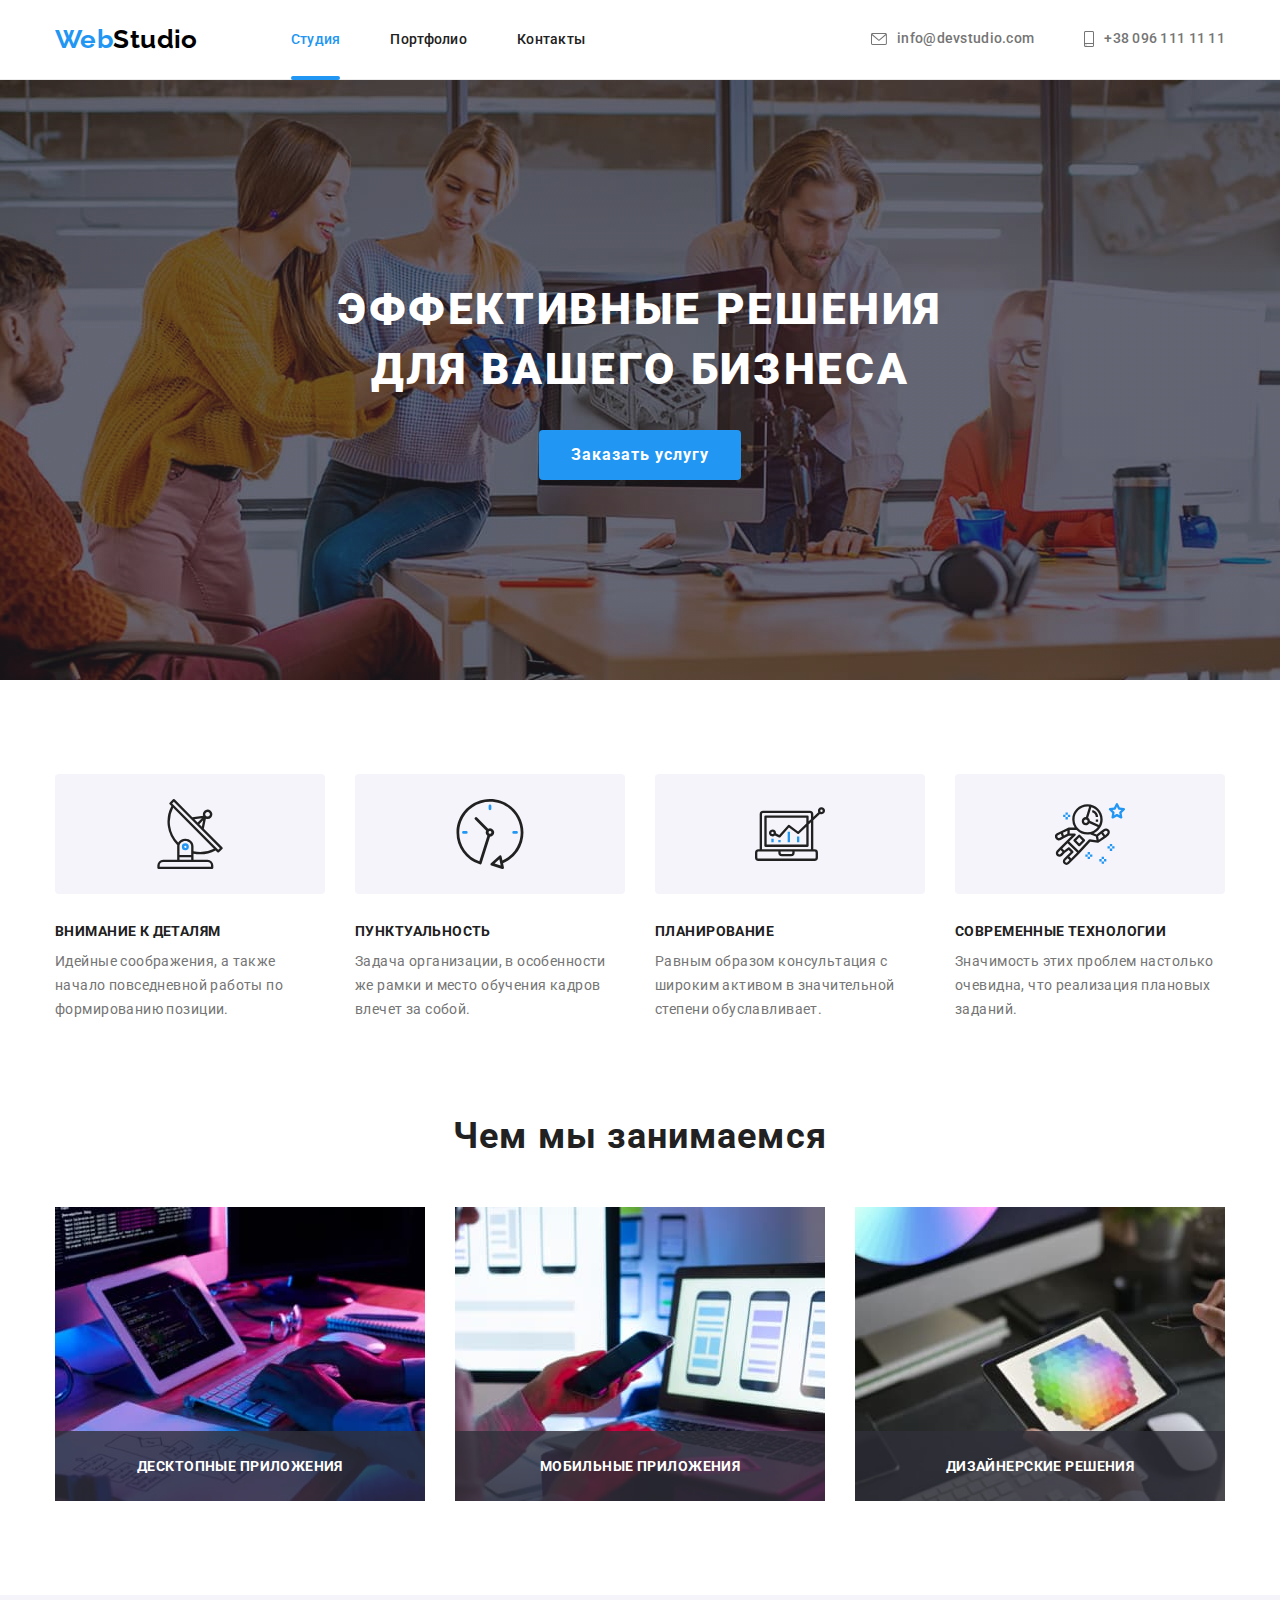
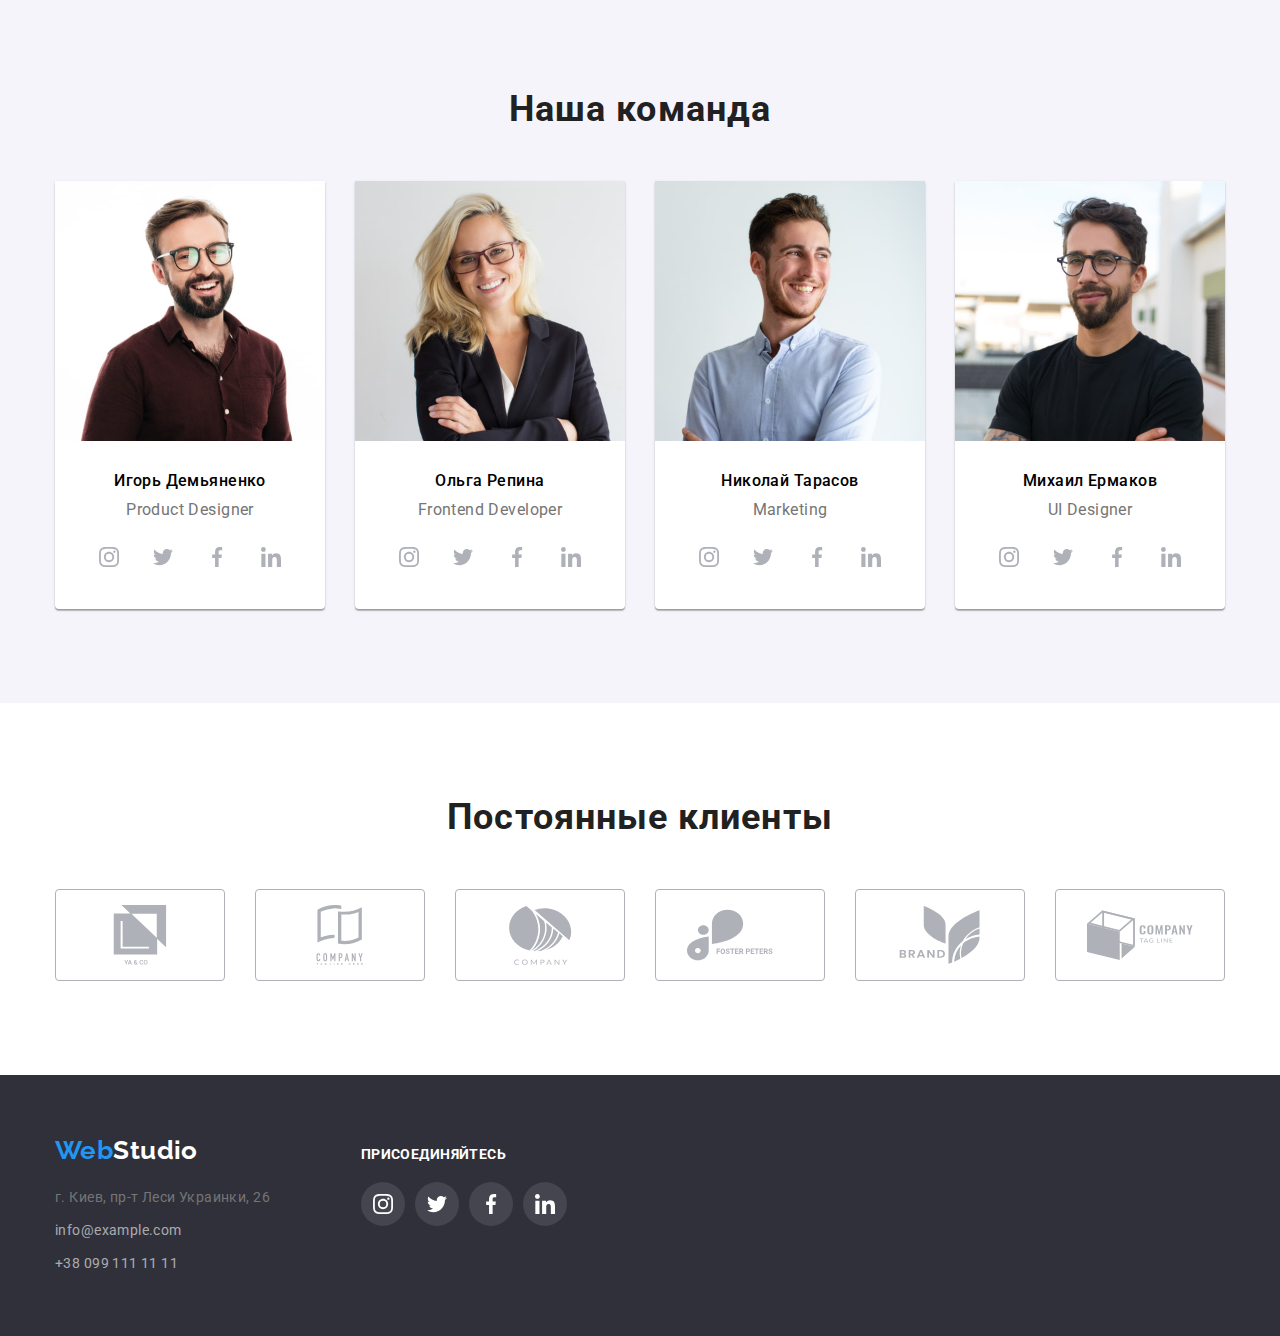
==== index.html @ ae06a75d "Добавляет файлы" ====
<!DOCTYPE html>
<html lang="ru">
<head>
    <meta charset="UTF-8">
    <meta http-equiv="X-UA-Compatible" content="IE=edge">
    <meta name="viewport" content="width=device-width, initial-scale=1.0">
    <title>WebStudio</title>
<link rel="preconnect" href="https://fonts.googleapis.com">
<link rel="preconnect" href="https://fonts.gstatic.com" crossorigin>
<link href="https://fonts.googleapis.com/css2?family=Raleway:wght@700&family=Roboto:wght@400;500;700;900&display=swap"
    rel="stylesheet">
<link rel="stylesheet" href="https://cdn.jsdelivr.net/npm/modern-normalize@1.1.0/modern-normalize.min.css">
<link rel="stylesheet" href="./css/styles.css"/>
</head>

<body>
    <!--========HEADER==============-->
   <header class="page-header">
        <div class="container header-container">
        <nav class="nav">
            <a href="./index.html" class="logo link"> <span class="logo-accent">Web</span>Studio</a>
            <ul class="list nav-list" >
                <li class="nav-list-items"> <a href="./index.html" class="site-nav link current">Студия</a> </li>
                <li class="nav-list-items"> <a href="./portfolio.html" class="site-nav link">Портфолио</a> </li>
                <li class="nav-list-items"> <a href="" class="site-nav link">Контакты</a></li>           
            </ul>
        </nav>
            <ul class="list contacts-list">
                <li class="contacts-list-items">
                    <a href="mailto:info@devstudio.com" class="contacts link"><svg class="contacts-icon" width="16" height="12">
                        <use href="./images/icons.svg#icon-envelope"></use>
                    </svg>info@devstudio.com</a></li>
                <li class="contacts-list-items">
                    <a href="tel:+380961111111" class="contacts link"><svg class="contacts-icon" width="10" height="16">
                        <use href="./images/icons.svg#icon-smartphone"></use>
                    </svg>+38 096 111 11 11</a></li>
            </ul>
        </div>
   </header> 
   
<!--=========HERO=============-->
 <main>  
    <section class="hero">
        <div class="container">
        <h1 class="hero-title">Эффективные решения для вашего бизнеса</h1>
        <button type="button" class="button-hero" data-modal-open>Заказать услугу</button>
        </div>
    </section>


    <div class="backdrop is-hidden"data-modal>
        <div class="modal">
            <button  type="button" class="button-close-modal" data-modal-close>
                <svg class="close-icon" widtn="11" height="11">
                    <use href="./images/close.svg#icon-close"></use>
                </svg>
            </button>
        </div>
    </div>
    
<!--==========OUR FEATURES===========-->
<section class="section">
    <div class="container">
    <h2 class="visually-hidden">Наши приимущества</h2> 
    <ul class="list feature">
        <li class="feature-item">
            <div class="feature-icon"><svg width="70" height="70"><use href="./images/icons.svg#icon-antenna"></use></svg></div>
            <h3 class="feature-list">Внимание к деталям</h3>
            <p class="description-feature">Идейные соображения, а также начало повседневной работы по формированию позиции.</p>
        </li>
        <li class="feature-item">
            <div class="feature-icon"><svg width="70" height="70"><use href="./images/icons.svg#icon-clock"></use></svg></div>
            <h3 class="feature-list">Пунктуальность</h3>
            <p class="description-feature">Задача организации, в особенности же рамки и место обучения кадров влечет за собой.</p>
        </li>
        <li class="feature-item">
            <div class="feature-icon"><svg width="70" height="70"><use href="./images/icons.svg#icon-diagram"></use></svg></div>
            <h3 class="feature-list">Планирование</h3>
            <p class="description-feature">Равным образом консультация с широким активом в значительной степени обуславливает.</p>
        </li>
        <li class="feature-item">
            <div class="feature-icon"><svg width="70" height="70"><use href="./images/icons.svg#icon-astronaut"></use></svg></div>
            <h3 class="feature-list">Современные технологии</h3> 
            <p class="description-feature">Значимость этих проблем настолько очевидна, что реализация плановых заданий.</p>
        </li>       
    </ul>
    </div>
</section>
<!--==========/OUR FEATURES===========-->

<!--=====ЧЕМ МЫ ЗАНИМАЕМСЯ====-->
<section class="section-specialization">
    <div class="container">
    <h2 class="section-title">Чем мы занимаемся</h2>
    <ul class="list our-specialization">
        <li class="item-specialization"> <img src="./images/work-processes/site-layout.jpg" alt="Создание макета сайта" width="370" height="294"> 
            <p class="specialization-description">Десктопные приложения</p></li>
        <li class="item-specialization"> <img src="./images/work-processes/mobile-version.jpg" alt="Разработка мобильной версии" width="370" height="294">
            <p class="specialization-description">Мобильные приложения</p></li>
        <li class="item-specialization"> <img src="./images/work-processes/bright-styling.jpg" alt="Добавление яркой стилизации" width="370" height="294">
            <p class="specialization-description">Дизайнерские решения</p></li>
    </ul>
    </div>
</section>

<section class="section-team">
    <div class="container">
        <h2 class="section-title">Наша команда</h2>
    <ul class="list employees-list">
        <li class="employees-list-item"> <img src="./images/employees/игорь-демьяненко.jpg" alt="сотрудник 1" width="270" height="260">
            <div class="name-specialty-employees"><h3 class="employees">Игорь Демьяненко</h3> <p lang ="en" class="employee-specialty">Product Designer</p>
            <ul class="social-list list">
            <li class="social-list-items"><a href="" class="social-icons link">
                <svg class="social-icons-item" width="20" height="20">
                    <use href="./images/icons.svg#icon-instagram"></use>
                </svg></a></li>
            <li class="social-list-items"><a href="" class="social-icons link">
                    <svg class="social-icons-item" width="20" height="20">
                        <use href="./images/icons.svg#icon-twitter"></use>
                    </svg></a></li>
            <li class="social-list-items"><a href="" class="social-icons link">
                    <svg class="social-icons-item" width="20" height="20">
                        <use href="./images/icons.svg#icon-facebook"></use>
                    </svg></a></li>
            <li class="social-list-items"><a href="" class="social-icons link">
                    <svg class="social-icons-item" width="20" height="20">
                        <use href="./images/icons.svg#icon-linkedin"></use>
                    </svg></a></li>
            </ul>
            </div>
            </li>
        <li class="employees-list-item"> <img src="./images/employees/ольга-репина.jpg" alt="сотрудник 2" width="270" height="260">
            <div class="name-specialty-employees"><h3 class="employees">Ольга Репина</h3> <p lang ="en" class="employee-specialty">Frontend Developer</p>
            <ul class="social-list list">
                <li class="social-list-items"><a href="" class="social-icons link">
                        <svg class="social-icons-item" width="20" height="20">
                            <use href="./images/icons.svg#icon-instagram"></use>
                        </svg></a></li>
                <li class="social-list-items"><a href="" class="social-icons link">
                        <svg class="social-icons-item" width="20" height="20">
                            <use href="./images/icons.svg#icon-twitter"></use>
                        </svg></a></li>
                <li class="social-list-items"><a href="" class="social-icons link">
                        <svg class="social-icons-item" width="20" height="20">
                            <use href="./images/icons.svg#icon-facebook"></use>
                        </svg></a></li>
                <li class="social-list-items"><a href="" class="social-icons link">
                        <svg class="social-icons-item" width="20" height="20">
                            <use href="./images/icons.svg#icon-linkedin"></use>
                        </svg></a></li>
            </ul></div></li> 
        <li class="employees-list-item"> <img src="./images/employees/николай-тарасов.jpg" alt="сотрудник 3" width="270" height="260">
            <div class="name-specialty-employees"><h3 class="employees">Николай Тарасов </h3> <p lang ="en" class="employee-specialty">Marketing</p>
            <ul class="social-list list">
                <li class="social-list-items"><a href="" class="social-icons link">
                        <svg class="social-icons-item" width="20" height="20">
                            <use href="./images/icons.svg#icon-instagram"></use>
                        </svg></a></li>
                <li class="social-list-items"><a href="" class="social-icons link">
                        <svg class="social-icons-item" width="20" height="20">
                            <use href="./images/icons.svg#icon-twitter"></use>
                        </svg></a></li>
                <li class="social-list-items"><a href="" class="social-icons link">
                        <svg class="social-icons-item" width="20" height="20">
                            <use href="./images/icons.svg#icon-facebook"></use>
                        </svg></a></li>
                <li class="social-list-items"><a href="" class="social-icons link">
                        <svg class="social-icons-item" width="20" height="20">
                            <use href="./images/icons.svg#icon-linkedin"></use>
                        </svg></a></li>
            </ul></div></li>
        <li class="employees-list-item"> <img src="./images/employees/михаил-ермаков.jpg" alt="сотрудник 4" width="270" height="260">
            <div class="name-specialty-employees"><h3 class="employees">Михаил Ермаков </h3><p lang ="en" class="employee-specialty">UI Designer</p>
            <ul class="social-list list">
                <li class="social-list-items"><a href="" class="social-icons link">
                        <svg class="social-icons-item" width="20" height="20">
                            <use href="./images/icons.svg#icon-instagram"></use>
                        </svg></a></li>
                <li class="social-list-items"><a href="" class="social-icons link">
                        <svg class="social-icons-item" width="20" height="20">
                            <use href="./images/icons.svg#icon-twitter"></use>
                        </svg></a></li>
                <li class="social-list-items"><a href="" class="social-icons link">
                        <svg class="social-icons-item" width="20" height="20">
                            <use href="./images/icons.svg#icon-facebook"></use>
                        </svg></a></li>
                <li class="social-list-items"><a href="" class="social-icons link">
                        <svg class="social-icons-item" width="20" height="20">
                            <use href="./images/icons.svg#icon-linkedin"></use>
                        </svg></a></li>
            </ul></div></li>
    </ul>
    </div>
</section>

<section class="section-clients">
    <div class="container">
        <h2 class="section-title">Постоянные клиенты</h2>
            <ul class="list our-clients">
                <li class="our-clients-items">
                    <a href="" class="our-clients-link"><svg class="our-clients-icon" width="106" height="60">
                        <use href="./images/icons.svg#icon-client-1"></use>
                        </svg></a>
                </li>
                <li class="our-clients-items">
                    <a href="" class="our-clients-link"><svg class="our-clients-icon" width="106" height="60">
                            <use href="./images/icons.svg#icon-client-2"></use>
                        </svg></a>
                </li>
                <li class="our-clients-items">
                    <a href="" class="our-clients-link"><svg class="our-clients-icon" width="106" height="60">
                            <use href="./images/icons.svg#icon-client-3"></use>
                        </svg></a>
                </li>
                <li class="our-clients-items">
                    <a href="" class="our-clients-link"><svg class="our-clients-icon" width="106" height="60">
                            <use href="./images/icons.svg#icon-client-4"></use>
                        </svg></a>
                </li>
                <li class="our-clients-items">
                    <a href="" class="our-clients-link"><svg class="our-clients-icon" width="106" height="60">
                            <use href="./images/icons.svg#icon-client-5"></use>
                        </svg></a>
                </li>
                <li class="our-clients-items">
                    <a href="" class="our-clients-link"><svg class="our-clients-icon" width="106" height="60">
                            <use href="./images/icons.svg#icon-client-6"></use>
                        </svg></a>
                </li>
            </ul>
</div>
</section>
</main>

<footer class="footer">
    <div class="container footer-elements">
        <div>
    <a href="./index.html" class="logo link"><span class="logo-accent">Web</span><span class="logo-accent-footer">Studio</span></a>
    <address class="address"> 
        <ul class="list address-list">
            <li class="address-list-item"><a href="https://goo.gl/maps/NfwYeJhYgLd7gM2R6" target="_blank" rel="noopener noreferrer" class="location link">г. Киев, пр-т Леси Украинки, 26</a> </li>
            <li class="address-list-item"><a href="mailto:info@example.com" class="contacts-footer link">info@example.com</a></li>
            <li class="address-list-item"><a href="tel:+380991111111" class="contacts-footer link">+38 099 111 11 11</a></li>
        </ul>
    </address>
        </div>
    <div class="our-social-links">
        <p class="join">Присоединяйтесь</p>
        <ul class="social-list-footer list">
            <li class="social-list-items"><a href="" class="social-icons-footer link">
                    <svg class="" width="20" height="20">
                        <use href="./images/icons.svg#icon-instagram"></use>
                    </svg></a></li>
            <li class="social-list-items"><a href="" class="social-icons-footer link">
                    <svg width="20" height="20">
                        <use href="./images/icons.svg#icon-twitter"></use>
                    </svg></a></li>
            <li class="social-list-items"><a href="" class="social-icons-footer link">
                    <svg width="20" height="20">
                        <use href="./images/icons.svg#icon-facebook"></use>
                    </svg></a></li>
            <li class="social-list-items"><a href="" class="social-icons-footer link">
                    <svg width="20" height="20">
                        <use href="./images/icons.svg#icon-linkedin"></use>
                    </svg></a></li>
        </ul>
    </div>
    </div>
    


</footer>



<script src="./js/modal.js"></script>
</body>
</html>
---- css/styles.css ----
/* 
белый цевет текста #FFFFFF
черный цвет #000000
цвет заголовков #212121;
вторичный цвет текста #757575;
основной цвет фона #E5E5E5;
цвет фона нашей команды и фон кнопок в портфолио #F5F4FA;
цвет фона героя #C4C4C4;
и подвала #2F303A;
цвет акцента #2196F3
цвет фона кнопки героя при hover #188CE8;
цвет иконок социальных сетей #AFB1B8
*/
:root {
    --primary-text-color:#757575;
    --primary-white-color:#FFFFFF;
    --primary-black-color:#000000;
    --title-text-color:#212121;
    --accent-color:#2196F3;
    --background-color:#FFFFFF ;
    --background-hero-color:#C4C4C4;
    --background-footer-color:#2F303A;
    --background-hero-button-hover-color:#188CE8;
    --background-team-secondary-button-color: #F5F4FA;
    --icons-color:#AFB1B8;
    --primary-font: "Roboto", sans-serif;
}

body {
    background-color: var(--background-color);
    color:var(--primary-text-color);
    font-family: var(--primary-font);
    font-size:14px;
    letter-spacing:0.03em;
}

h1,
h2,
h3,
h4,
p {
    margin-top: 0;
    margin-bottom: 0;
}

img {
    display: block;
    max-width: 100%;
    height: auto;
}
address{
    font-style:normal;
}
button{
    display: block;
    margin: 0 auto;
    padding: 10px 32px;
    cursor: pointer;
    border: none;
    border-radius:4px ;
}

.section{
    padding-top: 94px;
    padding-bottom: 94px;
}
.container {
    width: 1200px;
    margin-left: auto;
    margin-right: auto;
    padding-left: 15px;
    padding-right: 15px;
}
.link {
    text-decoration: none;
}

.list {
    list-style: none;
    padding-left:0 ;
    margin: 0;
    margin-top: 0;
    margin-bottom: 0;
    padding-left: 0;
}

   
                        /*========HEADER===========*/
.page-header{
    padding-top: 24px;
    padding-bottom: 24px;
    border-bottom: 1px solid #ECECEC;
 }
.header-container {
    display: flex;
    align-items: center;
    
}
.nav{
    display: flex;
}
.nav-list {
    display: flex;
    align-items: center;
}
.nav-list-items:not(:last-child) {
    margin-right: 50px;
}
.contacts-list{
    display: flex;
    align-items: center;
    margin-left: auto;
}

.contacts-list-items:not(:last-child) {
    margin-right: 50px;
}

        /*====LOGO====*/
.logo {
    margin-right: 93px;
    font-family: 'Raleway', sans-serif;
    font-weight: 700;
    font-size: 26px;
    line-height: 1.19;
    color: var(--primary-black-color);
    
}
.logo-accent{
    color: var(--accent-color) ;
}
        /*====/LOGO====*/
        
        /*====site-nav==== */
.site-nav {
    position: relative;
    color: var(--title-text-color);
    font-weight: 500;
    font-size: 14px;
    line-height: 1.14;
    letter-spacing: 0.02em;
    transition-property: color;
    transition-duration: 250ms;
    transition-timing-function: cubic-bezier(0.4, 0, 0.2, 1);
}
.site-nav:hover,
.site-nav:focus{
   color:var(--accent-color)
   
}
.page-header .current {
        color: var(--accent-color);
    }
.current::after{
position: absolute;
transform: translatey(28px);
content: "";
display: flex;
width: 100%;
height: 4px;
background-color: var(--accent-color);
border-radius: 2px;

}

        /*====/site-nav==== */

        /*====contacts====*/
.contacts{
    display: flex;
    align-items: center;
    margin-left: auto;
    font-weight: 500;
    font-size: 14px;
    line-height: 1.14;
    letter-spacing: 0.02em;
    color: var(--primary-text-color);
    transition-property: color;
    transition-duration: 250ms;
    transition-timing-function: cubic-bezier(0.4, 0, 0.2, 1);
}
.contacts:hover,
.contacts:focus{
     color: var(--accent-color);
     fill: var(--accent-color);
}
.contacts-icon{
    margin-right: 10px;
    fill: currentColor;
    
}


        /*====/contacts====*/
                                /*========/HEADER===========*/

                                    /*====HERO====*/
.hero{
    background-image: linear-gradient(rgba(47, 48, 58, 0.4), rgba(47, 48, 58, 0.4)), url("../images/hero/hero.jpg");
    background-color: var(--background-hero-color);
    background-repeat: no-repeat;
    text-align: center;
    padding-top: 200px;
    padding-bottom: 200px;  
    margin-left: auto;
    margin-right: auto;
    max-width: 1600px;
    height: 600px;
    background-position: center;
    background-size: cover;
}


.hero-title{
        font-weight: 900;
        font-size: 44px;
        line-height: 1.36;
        letter-spacing: 0.06em;
        text-transform: uppercase;
        color: var(--primary-white-color);
        width: 696px;
        margin-left: auto;
        margin-right: auto;
        margin-bottom: 30px;
    }
.button-hero {
    font-weight: 700;
    font-size: 16px;
    line-height: 1.88;
    letter-spacing: 0.06em;
    background: var(--accent-color);
    color: var(--primary-white-color);
    text-align: center;    
}
.button-hero:hover,
.button-hero:focus
{
background-color: var(--background-hero-button-hover-color);
}
.backdrop{
    position: fixed;
    top: 0;
    left: 0;
    width:100%;
    height:100%;
    z-index: 1;
    background-color: rgba(0, 0, 0, 0.2);
    transition: opacity 250ms cubic-bezier(0.4, 0, 0.2, 1), visibility 250ms cubic-bezier(0.4, 0, 0.2, 1);
}

.backdrop.is-hidden{
    position: fixed;
    visibility: hidden;
    opacity: 0;
    pointer-events: none;
}
.modal{
    position: absolute;
    top: 50%;
    left: 50%;
    transform: translate(-50%, -50%);
    min-width: 528px; 
    min-height: 581px;
    background-color: var(--primary-white-color);
    box-shadow: 0px 1px 3px rgba(0, 0, 0, 0.12), 0px 1px 1px rgba(0, 0, 0, 0.14), 0px 2px 1px rgba(0, 0, 0, 0.2);
    border-radius: 4px;
   
  
}

.button-close-modal {
    display: flex;
    justify-content: center;
    align-items: center;
    padding: 0;
    position: absolute;
    top: 8px;
    right: 8px;
    width: 30px;
    height: 30px;
    border-radius: 50%;
    background: var(--primary-white-color);
    border: 1px solid rgba(0, 0, 0, 0.1);
}

                        /*====/HERO====*/


                        /*====OUR FEATURES====*/
.visually-hidden {
    position: absolute;
    width: 1px;
    height: 1px;
    margin: -1px;
    border: 0;
    padding: 0;
    white-space: nowrap;
    clip-path: inset(100%);
    clip: rect(0 0 0 0);
    overflow: hidden;
}

.feature{
    display: flex;
}
.feature-icon{
    display: flex;
    justify-content: center;
    align-items: center;
    width: 270px;
    height: 120px;
    background: #F5F4FA;
    border-radius: 4px;
    margin-bottom: 30px;
}
.feature-item:not(:last-child) {
    margin-right:30px;
}   

.feature-list{
    color: var(--title-text-color);
    font-weight: 700;
    font-size: 14px;
    line-height: 1.14;
    text-transform: uppercase;
    margin-bottom: 10px;  
}
.description-feature {
    font-weight: 400;
    font-size: 14px;
    line-height: 1.71;
    color: var(--primary-text-color);
    max-width: 270px;
}
                                /*====/OUR FEATURES====*/
                                
                                /*=====ЧЕМ МЫ ЗАНИМАЕМСЯ====*/
.section-specialization{
    padding-top: 0px;
    padding-bottom: 94px;
}

.section-title{
    color:var(--title-text-color);
    font-weight: 700;
    font-size: 36px;
    line-height: 1.16;
    text-align: center;
    letter-spacing: 0.03em;
    margin-bottom: 50px;
}
.our-specialization{
    display: flex; 
}

.item-specialization{
    position: relative;
}
.item-specialization:not(:last-child) {
    margin-right: 30px;
}
.specialization-description{
    display: flex;
    position: absolute;
    align-items: center;
    justify-content: center;
    width: 100%;
    height: 70px;
    bottom: 0%;
    font-weight: 700;
    line-height: 16px;
    text-align: center;
    text-transform: uppercase;
    color: var(--primary-white-color);
    background: rgba(47, 48, 58, 0.8);
    
}
                                        /*=====/ЧЕМ МЫ ЗАНИМАЕМСЯ====*/

/*==========Наша команда==============*/
.section-team{
  background-color: var(--background-team-secondary-button-color);  
  padding-top: 94px;
  padding-bottom: 94px;
}
.employees-list{
    display: flex;
    text-align: center;
}
.employees-list-item{
    background: #FFFFFF;
    box-shadow: 0px 1px 3px rgba(0, 0, 0, 0.12), 0px 1px 1px rgba(0, 0, 0, 0.14), 0px 2px 1px rgba(0, 0, 0, 0.2);
    border-radius: 0px 0px 4px 4px;
}
.employees-list-item:not(:last-child){
    margin-right: 30px;
}
.name-specialty-employees{
    padding-top: 30px;
    padding-bottom: 30px;
}
.employees{
    font-weight: 500;
    font-size: 16px;
    line-height: 1.19;
    color: var(--primary-black-color);
    margin-bottom: 10px;
}
.employee-specialty{
    font-weight: 400;
    font-size: 16px;
    line-height: 1.19;
    color:var(--primary-text-color);
}
.section-clients {
    padding-top: 94px;
    padding-bottom: 94px;
}
.our-clients{
    display: flex;
}
.our-clients-items:not(:last-child){
    margin-right: 30px;
}
.our-clients-icon{
    fill: currentColor;
}
.our-clients-link{
    display: flex;
    justify-content: center;
    align-items: center;
    width: 170px;
    height: 92px;
    border: 1px solid var(--icons-color);
    border-radius: 4px;
    color: var(--icons-color);
    transition-property: color;
    transition-duration: 250ms;
    transition-timing-function: cubic-bezier(0.4, 0, 0.2, 1);
}
.our-clients-link:hover,
.our-clients-link:focus {
    border: 1px solid var(--accent-color);
    color: var(--accent-color);
}
.social-list{
    display: flex;
    justify-content: center;
    margin-top: 16px;
    
}
.social-list-items:not(:last-child){
    margin-right: 10px;
}
.social-icons-item{
    fill: currentColor;
}
.social-icons{
    display: flex;
    align-items: center;
    justify-content: center;
    width: 44px;
    height: 44px;
    border-radius: 50% 50%;
    color: var(--icons-color);
    transition-property: color;
    transition-duration: 250ms;
    transition-timing-function: cubic-bezier(0.4, 0, 0.2, 1);
}
.social-icons:hover,
.social-icons:focus{
    color:var(--primary-white-color);
    background: var(--accent-color);
}

                    /*==========/Наша команда==============*/
/*footer*/
.footer {
    background: var(--background-footer-color);
    padding-top: 60px;
    padding-bottom: 60px;
}
.footer-elements{
    display: flex;
    align-items: baseline;
}
.logo-accent-footer{
    font-family: 'Raleway',sans-serif;
    font-weight: 700;
    font-size: 26px;
    line-height: 1.19;
    color:var(--primary-white-color);
}



.address{
    font-style: inherit;
    margin-top: 20px;
}
.address-list-item:not(:last-child){
    margin-bottom: 9px;
}
.location{
    font-size: 14px;
    line-height: 1.71;
    color: var(--primary-white-color)
    transition-property: color;
    transition-duration: 250ms;
    transition-timing-function: cubic-bezier(0.4, 0, 0.2, 1);
}
.contacts-footer {
    font-size: 14px;
    line-height: 1.71;
    color: rgba(255, 255, 255, 0.6);
    transition-property: color;
    transition-duration: 250ms;
    transition-timing-function: cubic-bezier(0.4, 0, 0.2, 1);

}
.location:hover,
.location:focus {
   color: var(--accent-color);
}
.contacts-footer:hover,
.contacts-footer:focus
{
    color: var(--accent-color);
}
.our-social-links{
    margin-left: 70px;  
}
.join{
    font-weight: 700;
    line-height: 16px;
    text-transform: uppercase;
    color: var(--primary-white-color);
}
.social-list-footer{
    display: flex;
    margin-top: 20px;
}
.social-icons-footer{
    display: flex;
    align-items: center;
    justify-content: center;
    width: 44px;
    height: 44px;
    border-radius: 50% 50%;
    fill: var(--background-color);
    background: rgba(255, 255, 255, 0.1);
    transition-property: var(--background-color);
    transition-duration: 250ms;
    transition-timing-function: cubic-bezier(0.4, 0, 0.2, 1);
    }
    
.social-icons-footer:hover,
.social-icons-footer:focus {
    background: var(--accent-color);
}

/*====Портфолио=====*/
.section-work-examples{
    padding-top: 94px;
    padding-bottom: 94px;
}

.filter {
 display: flex;
 justify-content: center;
 margin-bottom: 50px;
}
 .filter-item:not(:last-child){
    margin-right: 8px;
 }
.button-secondary {
    font-weight: 500;
    font-size: 16px;
    line-height: 1.63;
    letter-spacing: 0.03em;
    color: var(--title-text-color);
    background-color: var(--background-team-secondary-button-color);
    padding: 6px 22px; 
    transition-property: color, background-color, box-shadow;
    transition-duration: 250ms;
    transition-timing-function: cubic-bezier(0.4, 0, 0.2, 1);
}
.button-secondary:hover,
.button-secondary:focus
{
    color: var(--primary-white-color);
    background-color: var(--accent-color);
    box-shadow: 0px 3px 1px rgba(0, 0, 0, 0.1), 0px 1px 2px rgba(0, 0, 0, 0.08), 0px 2px 2px rgba(0, 0, 0, 0.12);
}
.card-set{
 display: flex;
 flex-wrap: wrap;
 gap:30px;
}
.link-elements-card-set{
    display: block;
    transition-property: box-shadow;
    transition-duration: 250ms;
    transition-timing-function: cubic-bezier(0.4, 0, 0.2, 1);;
}
.link-elements-card-set:hover,
.link-elements-card-set:focus{
    box-shadow: 0px 1px 1px rgba(0, 0, 0, 0.12), 0px 4px 4px rgba(0, 0, 0, 0.06), 1px 4px 6px rgba(0, 0, 0, 0.16);
}
.link-elements-card-set:hover .overlay-elements-card-set ,
.link-elements-card-set:focus .overlay-elements-card-set{
    transform: translatey(0);
}
.position{
    position: relative;
    overflow: hidden;
}

.overlay-elements-card-set{
    display: flex;
    align-items: center;
    padding:63px 23px;
    position: absolute;
    top: 0;
    bottom: 0;
    background-color: rgba(33, 150, 243, 0.9);
    transition-property: transform;
    transform: translatey(100%);
    transition: transform 250ms cubic-bezier(0.4, 0, 0.2, 1);
    
} 
   
.card-text{
    
    font-size: 18px;
    line-height: 1.5em;
    color: var(--primary-white-color); 
}
.description-project{
    padding-top: 20px;
    padding-bottom: 20px;
    padding-left: 24px;
    padding-right: 24px;
    border: 1px solid #EEEEEE;
    border-top: none;
}
.work-examples-title { 
    font-weight: 700;
    font-size: 18px;
    line-height: 2;
    letter-spacing: 0.06em;
    color:var(--title-text-color);
    margin-bottom: 4px;
}
.description-project-type{
    font-weight: 400;
    font-size: 16px;
    line-height: 1.88;
    letter-spacing: 0.03em;
    color:var(--primary-text-color) ;
}
/*====/Портфолио=====*/
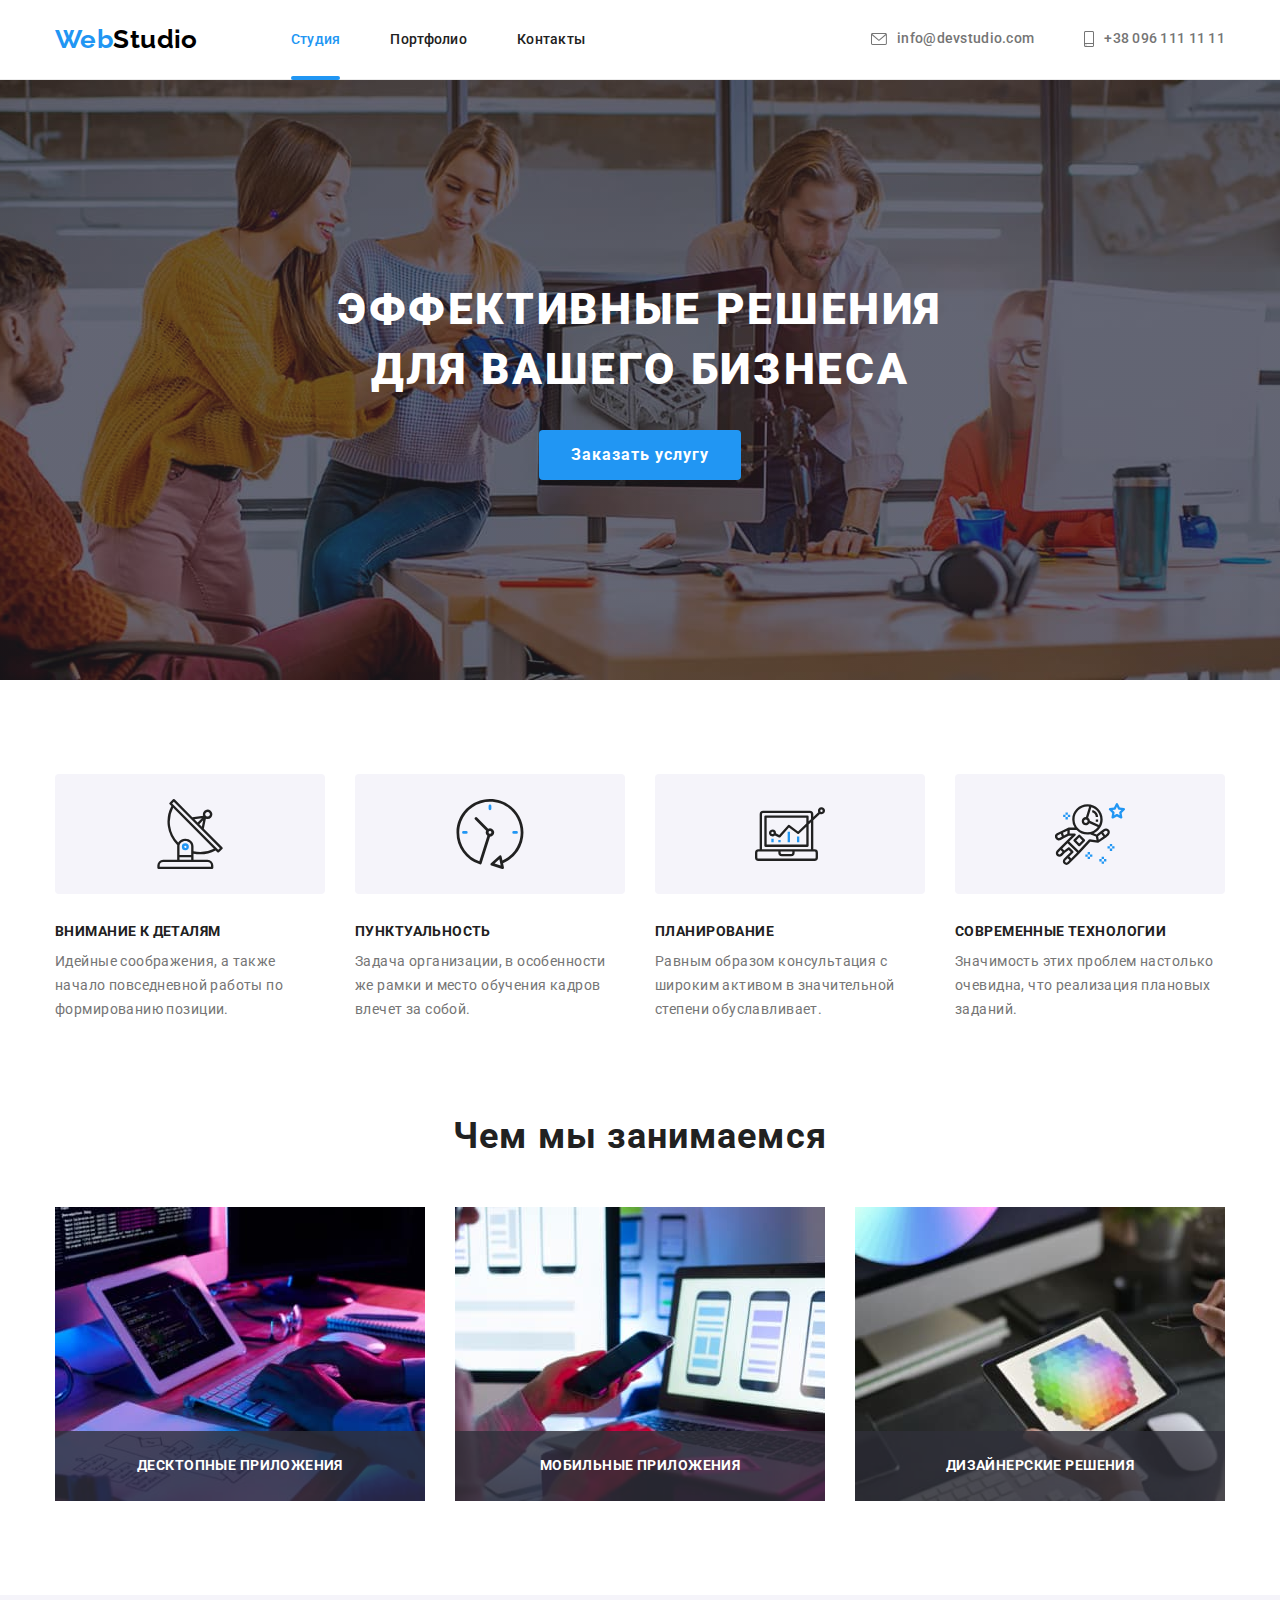
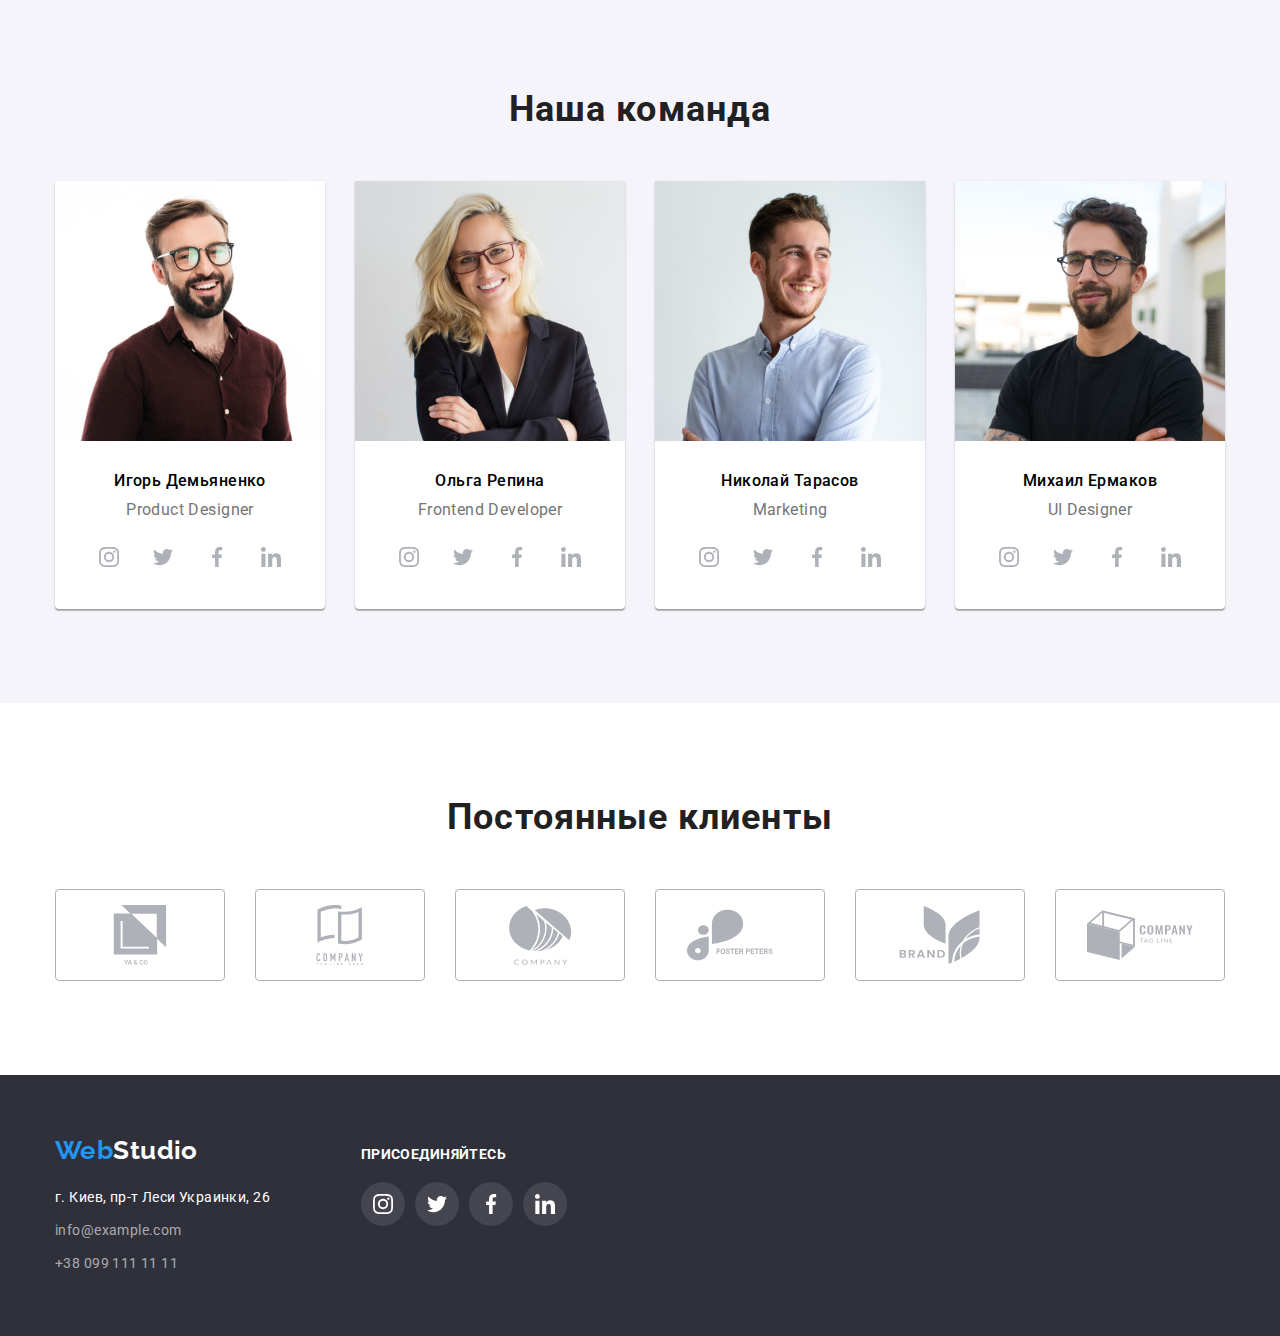
==== commit 33c179cb: "изменяет размер close.svg" ====
--- a/index.html
+++ b/index.html
@@ -51,7 +51,7 @@
     <div class="backdrop is-hidden"data-modal>
         <div class="modal">
             <button  type="button" class="button-close-modal" data-modal-close>
-                <svg class="close-icon" widtn="11" height="11">
+                <svg class="close-icon" widtn="18" height="18">
                     <use href="./images/close.svg#icon-close"></use>
                 </svg>
             </button>
--- a/css/styles.css
+++ b/css/styles.css
@@ -230,7 +230,10 @@
     letter-spacing: 0.06em;
     background: var(--accent-color);
     color: var(--primary-white-color);
-    text-align: center;    
+    text-align: center;  
+    transition-property:background;
+    transition-duration: 250ms;
+    transition-timing-function: cubic-bezier(0.4, 0, 0.2, 1);  
 }
 .button-hero:hover,
 .button-hero:focus
@@ -368,7 +371,7 @@
     height: 70px;
     bottom: 0%;
     font-weight: 700;
-    line-height: 16px;
+    line-height: 1.14;
     text-align: center;
     text-transform: uppercase;
     color: var(--primary-white-color);
@@ -434,7 +437,7 @@
     border: 1px solid var(--icons-color);
     border-radius: 4px;
     color: var(--icons-color);
-    transition-property: color;
+    transition-property: color, border;
     transition-duration: 250ms;
     transition-timing-function: cubic-bezier(0.4, 0, 0.2, 1);
 }
@@ -463,7 +466,7 @@
     height: 44px;
     border-radius: 50% 50%;
     color: var(--icons-color);
-    transition-property: color;
+    transition-property: color, background-color;
     transition-duration: 250ms;
     transition-timing-function: cubic-bezier(0.4, 0, 0.2, 1);
 }
@@ -504,7 +507,7 @@
 .location{
     font-size: 14px;
     line-height: 1.71;
-    color: var(--primary-white-color)
+    color: var(--primary-white-color);
     transition-property: color;
     transition-duration: 250ms;
     transition-timing-function: cubic-bezier(0.4, 0, 0.2, 1);
